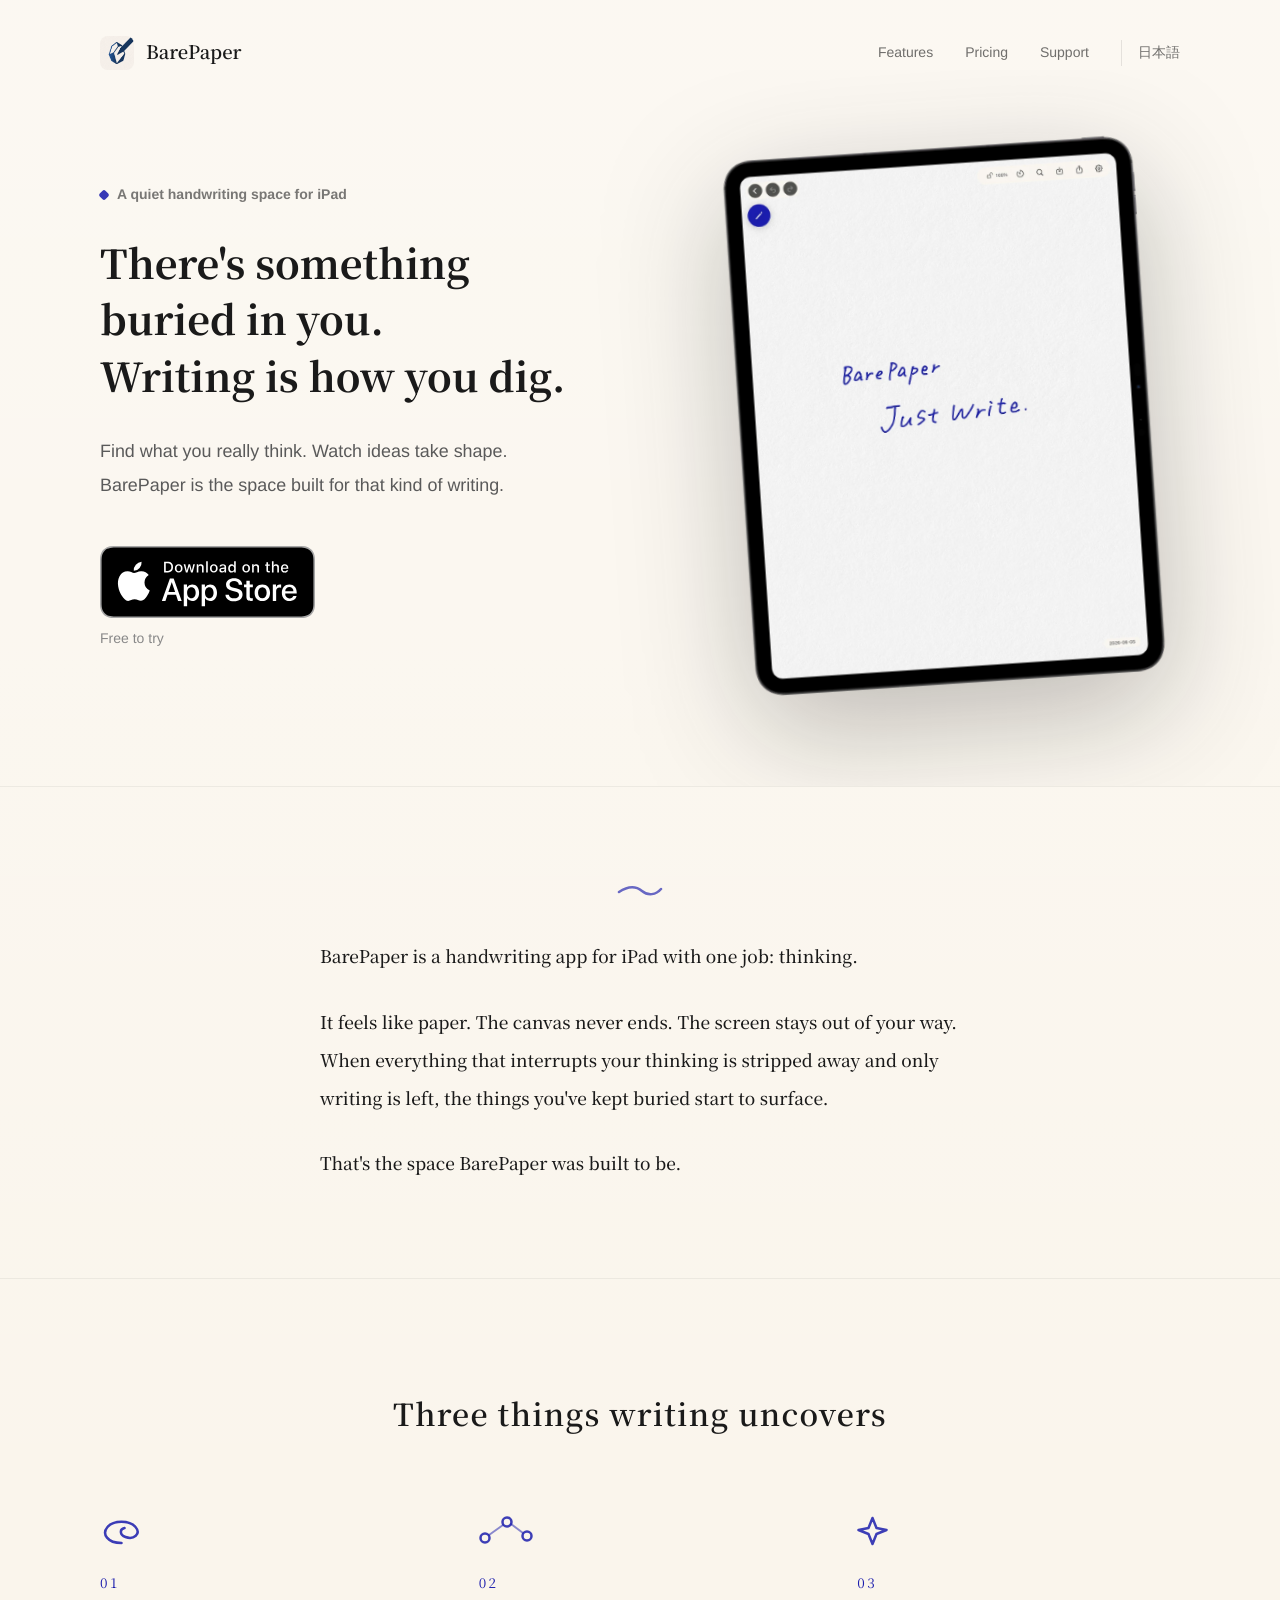
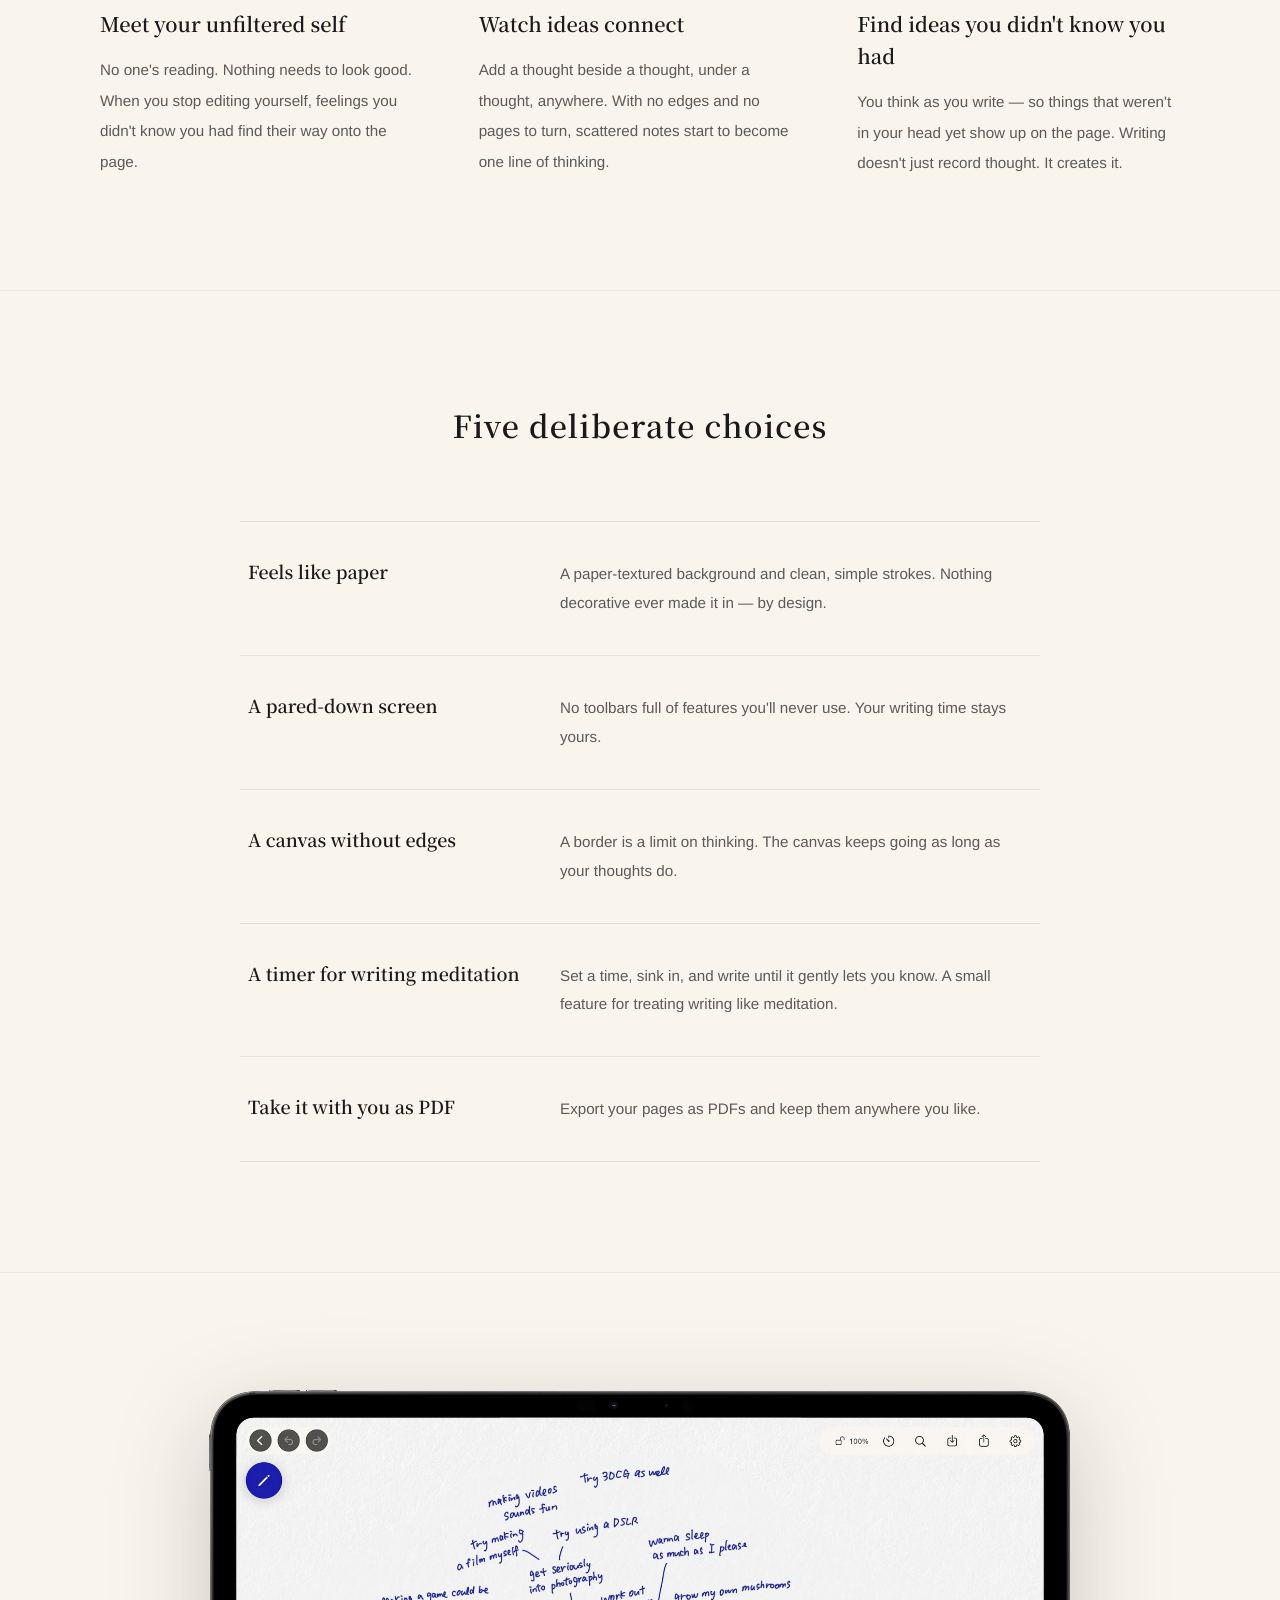
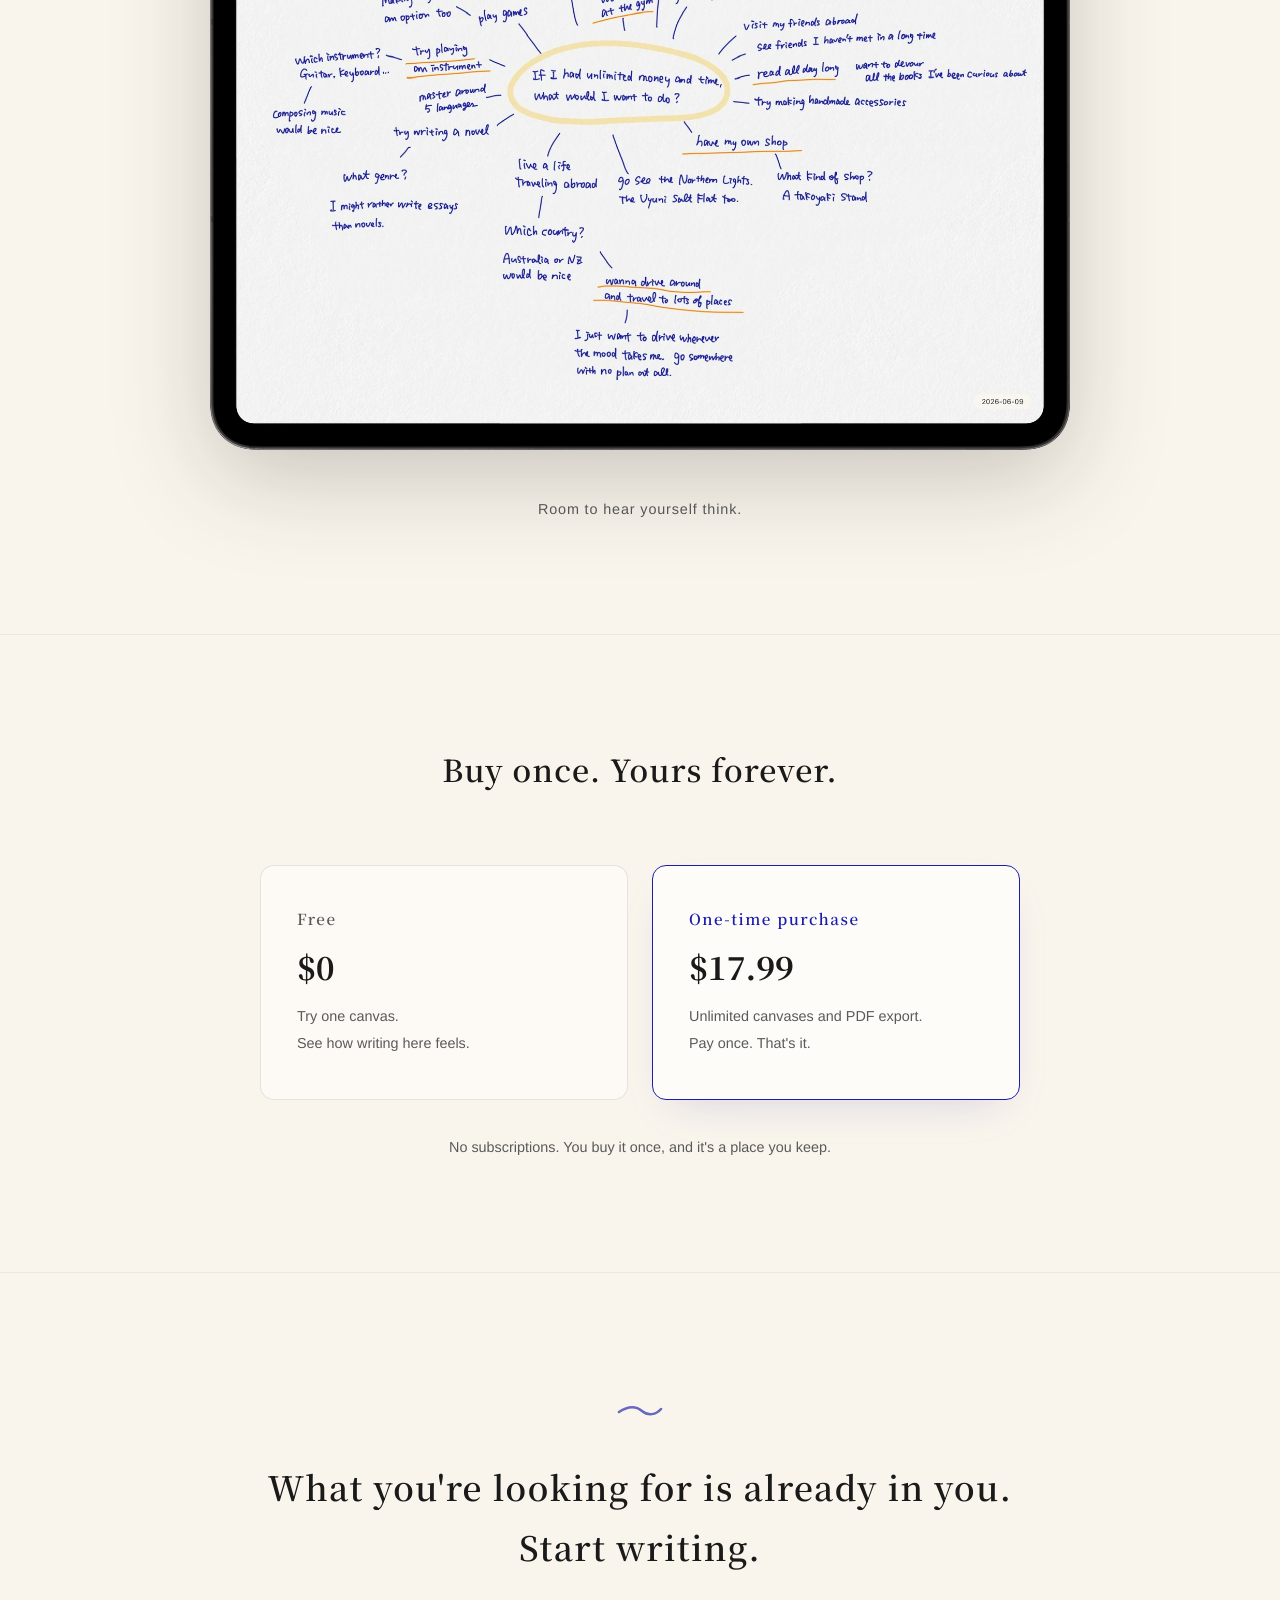
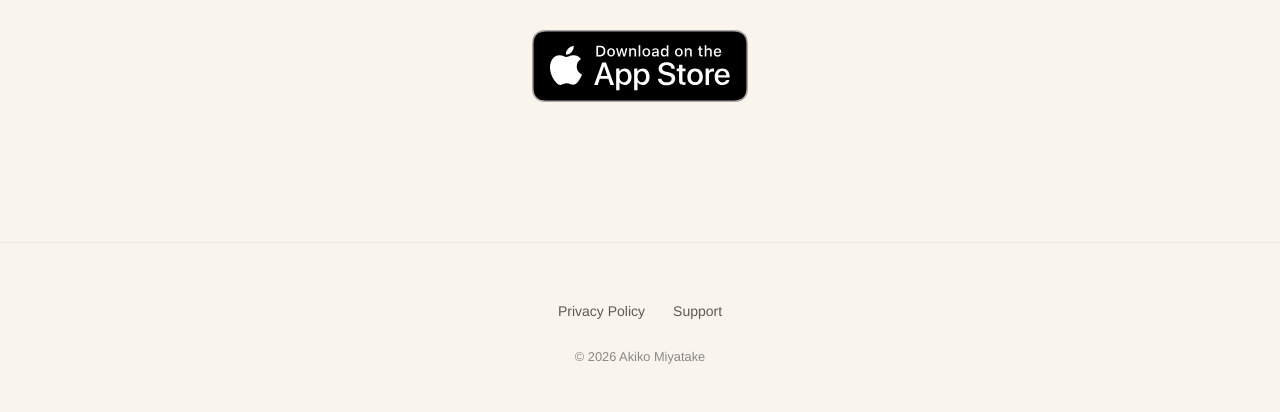
==== index.html @ 960b78f9 "JP about line: 「書く」→「考える」 to match EN 'one job: thinking' Co-Authored-By: Claude Fable 5 <noreply@an" ====
<!DOCTYPE html>
<html lang="ja">
<head>
  <meta charset="UTF-8">
  <meta name="viewport" content="width=device-width, initial-scale=1.0">
  <title>BarePaper — 書くことで、自分の中に埋もれた原石を掘り当てる</title>
  <meta name="description" content="BarePaperは、「書く」に集中できるiPad用手書きアプリ。紙のような書き心地、区切られないキャンバス、シンプルな画面。書くことで、自分を見つけ、アイデアを生む。">
  <meta property="og:type" content="website">
  <meta property="og:title" content="BarePaper — 書くことで、自分の中に埋もれた原石を掘り当てる">
  <meta property="og:description" content="「書く」に集中できるiPad用手書きアプリ。書くことで、自分を見つけ、アイデアを生む。そのための特別なスペース。">
  <meta property="og:url" content="https://barepaper.app/">
  <meta property="og:image" content="https://barepaper.app/assets/ogp.png">
  <meta name="twitter:card" content="summary_large_image">
  <link rel="icon" type="image/png" href="assets/icon_barepaper.png">
  <link rel="apple-touch-icon" href="assets/icon_barepaper.png">
  <link rel="preconnect" href="https://fonts.googleapis.com">
  <link rel="preconnect" href="https://fonts.gstatic.com" crossorigin>
  <link href="https://fonts.googleapis.com/css2?family=Noto+Serif+JP:wght@500;600;700&display=swap" rel="stylesheet">
  <link rel="stylesheet" href="style.css">
  <script>
    // 言語自動判定: URLの?lang= > 手動切替の保存値 > ブラウザ言語（ja系ならJP、それ以外はEN）
    (function () {
      var META = {
        ja: {
          title: 'BarePaper — 書くことで、自分の中に埋もれた原石を掘り当てる',
          desc: 'BarePaperは、「書く」に集中できるiPad用手書きアプリ。紙のような書き心地、区切られないキャンバス、シンプルな画面。書くことで、自分を見つけ、アイデアを生む。'
        },
        en: {
          title: 'BarePaper — A quiet handwriting space for iPad',
          desc: "There's something buried in you — writing is how you dig. BarePaper is a handwriting app for iPad with an endless paper canvas, built for journaling and thinking. One purchase, no subscription."
        }
      };
      window.__applyLang = function (lang) {
        document.documentElement.lang = lang;
        document.title = META[lang].title;
        var md = document.querySelector('meta[name="description"]');
        if (md) md.setAttribute('content', META[lang].desc);
        var hb = document.querySelector('.hamburger');
        if (hb) hb.setAttribute('aria-label', lang === 'ja' ? 'メニューを開く' : 'Open menu');
        document.querySelectorAll('[data-alt-ja]').forEach(function (el) {
          el.setAttribute('alt', el.getAttribute(lang === 'ja' ? 'data-alt-ja' : 'data-alt-en'));
        });
      };
      function pick() {
        try {
          var m = location.search.match(/[?&]lang=(ja|en)(&|$)/);
          if (m) return m[1];
          var saved = localStorage.getItem('bp-lang');
          if (saved === 'ja' || saved === 'en') return saved;
        } catch (e) {}
        var nav = (navigator.language || (navigator.languages && navigator.languages[0]) || '');
        return /^ja(-|$)/i.test(nav) ? 'ja' : 'en';
      }
      window.__applyLang(pick());
    })();
  </script>
</head>
<body>

<header class="site-header">
  <div class="site-header__inner">
    <a class="brand" href="#">
      <img class="brand__icon" src="assets/icon_barepaper.png" alt="">
      <span class="brand__name">BarePaper</span>
    </a>
    <button class="hamburger" aria-label="メニューを開く" aria-expanded="false">
      <span></span><span></span><span></span>
    </button>
    <nav class="site-nav" aria-label="Primary">
      <a href="#features"><span lang="ja">特徴</span><span lang="en">Features</span></a>
      <a href="#pricing"><span lang="ja">価格</span><span lang="en">Pricing</span></a>
      <a href="support.html"><span lang="ja">サポート</span><span lang="en">Support</span></a>
      <a class="lang-switch" href="#" id="lang-toggle" role="button"><span lang="ja">English</span><span lang="en">日本語</span></a>
    </nav>
  </div>
</header>

<!-- [1] Hero -->
<section class="hero">
  <div class="hero__inner">
    <div class="hero__copy">
      <p class="eyebrow"><span lang="ja">iPadのための静かな手書きスペース</span><span lang="en">A quiet handwriting space for iPad</span></p>
      <h1 class="hero__headline"><span lang="ja">書くことで、<br>自分の中に埋もれた<br>原石を掘り当てる。</span><span lang="en">There's something<br>buried in you.<br>Writing is how you dig.</span></h1>
      <p class="hero__sub"><span lang="ja">書くことで、自分を見つけ、アイデアを生む。<br>そのための特別なスペース。</span><span lang="en">Find what you really think. Watch ideas take shape.<br>BarePaper is the space built for that kind of writing.</span></p>
      <div class="hero__actions">
        <a class="cta-badge" lang="ja" href="https://apps.apple.com/jp/app/barepaper/id6776892375">
          <img src="assets/appstore_badge_jp.svg" alt="App Storeからダウンロード" height="72">
        </a>
        <a class="cta-badge" lang="en" href="https://apps.apple.com/app/barepaper/id6776892375">
          <img src="assets/appstore_badge_en.svg" alt="Download on the App Store" height="72">
        </a>
        <span class="hero__note"><span lang="ja">まずは無料で試してみる</span><span lang="en">Free to try</span></span>
      </div>
    </div>
    <div class="hero__visual">
      <img class="hero__mockup" src="assets/ipad_vertical.webp" alt="BarePaperの書き込み画面（iPad縦向き）" data-alt-ja="BarePaperの書き込み画面（iPad縦向き）" data-alt-en="BarePaper's writing canvas (iPad portrait)">
    </div>
  </div>
</section>

<!-- [2] About (no heading) -->
<section class="about" data-reveal>
  <div class="container container--text">
    <svg class="hand-mark" viewBox="0 0 48 14" aria-hidden="true">
      <path d="M3 9 C12 3, 20 3, 26 8 S40 12, 45 6" />
    </svg>
    <div class="about__body" lang="ja">
      <p>BarePaperは、「考える」に集中できるiPad用手書きアプリです。</p>
      <p>紙のような書き心地、区切られないキャンバス、シンプルな画面。思考を制限・邪魔する要素を削ぎ落とし、書くことだけが残ったとき、自分の中に埋もれていたものが、はじめて姿を見せはじめます。</p>
      <p>BarePaperは、そういうスペースとして作られました。</p>
    </div>
    <div class="about__body" lang="en">
      <p>BarePaper is a handwriting app for iPad with one job: thinking.</p>
      <p>It feels like paper. The canvas never ends. The screen stays out of your way. When everything that interrupts your thinking is stripped away and only writing is left, the things you've kept buried start to surface.</p>
      <p>That's the space BarePaper was built to be.</p>
    </div>
  </div>
</section>

<!-- [3] Three discoveries -->
<section class="discoveries" data-reveal>
  <div class="container">
    <h2 class="section-heading"><span lang="ja">書くことで起こる、3つの発見</span><span lang="en">Three things writing uncovers</span></h2>
    <div class="discoveries__grid">
      <article class="discovery">
        <svg class="discovery__motif" viewBox="10.5 0 53.5 40" preserveAspectRatio="xMinYMid meet" aria-hidden="true">
          <path d="M32 33 C18 33, 12 24, 18 17 C24 10, 40 10, 46 17 C52 24, 44 30, 36 27 C30 25, 30 19, 35 18" />
        </svg>
        <span class="discovery__num">01</span>
        <h3 class="discovery__title"><span lang="ja">素の自分を発見する</span><span lang="en">Meet your unfiltered self</span></h3>
        <p class="discovery__body"><span lang="ja">整えたりよく見せたりする必要のない場所で、全てをさらけ出した時、自分でも知らなかった本音や感情がぽろっと出てきます。</span><span lang="en">No one's reading. Nothing needs to look good. When you stop editing yourself, feelings you didn't know you had find their way onto the page.</span></p>
      </article>
      <article class="discovery">
        <svg class="discovery__motif" viewBox="6 0 58 40" preserveAspectRatio="xMinYMid meet" aria-hidden="true">
          <circle cx="12" cy="28" r="4.5" />
          <circle cx="34" cy="12" r="4.5" />
          <circle cx="54" cy="26" r="4.5" />
          <path class="thin" d="M16 25 L30 15 M38 14 L50 23" />
        </svg>
        <span class="discovery__num">02</span>
        <h3 class="discovery__title"><span lang="ja">発想がつながっていく</span><span lang="en">Watch ideas connect</span></h3>
        <p class="discovery__body"><span lang="ja">思いついたものを、その隣に、その下に、どんどん書き足せる。スペースの制約がないからこそ、ばらばらだった発想が一つの流れになっていきます。</span><span lang="en">Add a thought beside a thought, under a thought, anywhere. With no edges and no pages to turn, scattered notes start to become one line of thinking.</span></p>
      </article>
      <article class="discovery">
        <svg class="discovery__motif" viewBox="16.5 0 47.5 40" preserveAspectRatio="xMinYMid meet" aria-hidden="true">
          <path d="M32 8 L36 18 L46 20 L36 24 L32 34 L28 24 L18 20 L28 18 Z" />
        </svg>
        <span class="discovery__num">03</span>
        <h3 class="discovery__title"><span lang="ja">未知のアイデアが見つかる</span><span lang="en">Find ideas you didn't know you had</span></h3>
        <p class="discovery__body"><span lang="ja">書きながら考えるから、まだ自分の中になかったはずのものが、形になって出てきます。書くことは、思考のフィルターを通すのではなく、思考そのものを生み出す行為です。</span><span lang="en">You think as you write — so things that weren't in your head yet show up on the page. Writing doesn't just record thought. It creates it.</span></p>
      </article>
    </div>
  </div>
</section>

<!-- [4] Five features -->
<section class="features" id="features" data-reveal>
  <div class="container container--narrow">
    <h2 class="section-heading"><span lang="ja">BarePaperを支える、<br class="sp-only">5つのこだわり</span><span lang="en">Five deliberate choices</span></h2>
    <div class="features__list">
      <article class="feature">
        <h3 class="feature__title"><span lang="ja">紙のような書き心地</span><span lang="en">Feels like paper</span></h3>
        <p class="feature__body"><span lang="ja">紙テクスチャ背景に、シンプルなストローク。書く集中を邪魔する装飾は、最初から入れていません。</span><span lang="en">A paper-textured background and clean, simple strokes. Nothing decorative ever made it in — by design.</span></p>
      </article>
      <article class="feature">
        <h3 class="feature__title"><span lang="ja">そぎ落とされた画面</span><span lang="en">A pared-down screen</span></h3>
        <p class="feature__body"><span lang="ja">余計な機能は入れていません。書くことだけに集中できる時間を、BarePaperは大事にしています。</span><span lang="en">No toolbars full of features you'll never use. Your writing time stays yours.</span></p>
      </article>
      <article class="feature">
        <h3 class="feature__title"><span lang="ja">区切られない場所</span><span lang="en">A canvas without edges</span></h3>
        <p class="feature__body"><span lang="ja">スペースの制約は思考の制約。思考の流れを止めないために、どこまでも書き続けられるキャンバスを用意しました。</span><span lang="en">A border is a limit on thinking. The canvas keeps going as long as your thoughts do.</span></p>
      </article>
      <article class="feature">
        <h3 class="feature__title"><span lang="ja">書く瞑想のためのタイマー</span><span lang="en">A timer for writing meditation</span></h3>
        <p class="feature__body"><span lang="ja">決めた時間だけ書くことに没頭できる、控えめなタイマー。「書く瞑想」のための小さな機能です。</span><span lang="en">Set a time, sink in, and write until it gently lets you know. A small feature for treating writing like meditation.</span></p>
      </article>
      <article class="feature">
        <h3 class="feature__title"><span lang="ja">PDFで持ち出せる</span><span lang="en">Take it with you as PDF</span></h3>
        <p class="feature__body"><span lang="ja">書いたものはPDFで書き出せます。自分の好きな場所に、いつでも保管できます。</span><span lang="en">Export your pages as PDFs and keep them anywhere you like.</span></p>
      </article>
    </div>
  </div>
</section>

<!-- [5] Screenshot -->
<section class="screenshot" data-reveal>
  <div class="container">
    <div class="screenshot__wrap">
      <img class="screenshot__mockup" lang="ja" src="assets/ipad_horizontal_jp.webp" alt="BarePaperの書き込み画面 — アイデアが広がっていくキャンバス">
      <img class="screenshot__mockup" lang="en" src="assets/ipad_horizontal_en.webp" alt="BarePaper's writing canvas — ideas spreading across an edgeless page">
      <p class="screenshot__caption"><span lang="ja">邪魔されず書ける、あなただけの思考空間</span><span lang="en">Room to hear yourself think.</span></p>
    </div>
  </div>
</section>

<!-- [6] Pricing -->
<section class="pricing" id="pricing" data-reveal>
  <div class="container">
    <h2 class="section-heading"><span lang="ja">一度買えば、ずっとあなたのもの</span><span lang="en">Buy once. Yours forever.</span></h2>
    <div class="pricing__cards">
      <div class="price-card">
        <div class="price-card__plan"><span lang="ja">無料</span><span lang="en">Free</span></div>
        <div class="price-card__price"><span lang="ja">¥0</span><span lang="en">$0</span></div>
        <p class="price-card__desc"><span lang="ja">1つのキャンバスを試せる。<br>まずは「書く」感触をたしかめてください。</span><span lang="en">Try one canvas.<br>See how writing here feels.</span></p>
      </div>
      <div class="price-card price-card--accent">
        <div class="price-card__plan"><span lang="ja">買い切り</span><span lang="en">One-time purchase</span></div>
        <div class="price-card__price"><span lang="ja">¥2,500</span><span lang="en">$17.99</span></div>
        <p class="price-card__desc"><span lang="ja">キャンバス無制限・PDF出力。<br>一度買えば、追加料金はありません。</span><span lang="en">Unlimited canvases and PDF export.<br>Pay once. That's it.</span></p>
      </div>
    </div>
    <p class="pricing__note"><span lang="ja">サブスクではありません。一度買って、ずっと開く場所として残せます。</span><span lang="en">No subscriptions. You buy it once, and it's a place you keep.</span></p>
  </div>
</section>

<!-- [7] Final CTA -->
<section class="final-cta" data-reveal>
  <div class="container">
    <svg class="hand-mark" viewBox="0 0 48 14" aria-hidden="true">
      <path d="M3 9 C12 3, 20 3, 26 8 S40 12, 45 6" />
    </svg>
    <p class="final-cta__lines">
      <span lang="ja"><span>書けば見つかる、<br class="sp-only">あなただけの答え。</span><span>さあ、はじめよう。</span></span>
      <span lang="en"><span>What you're looking for is already in you.</span><span>Start writing.</span></span>
    </p>
    <a class="cta-badge" lang="ja" href="https://apps.apple.com/jp/app/barepaper/id6776892375">
      <img src="assets/appstore_badge_jp.svg" alt="App Storeからダウンロード" height="72">
    </a>
    <a class="cta-badge" lang="en" href="https://apps.apple.com/app/barepaper/id6776892375">
      <img src="assets/appstore_badge_en.svg" alt="Download on the App Store" height="72">
    </a>
  </div>
</section>

<footer class="site-footer">
  <nav class="site-footer__nav">
    <a href="privacy.html"><span lang="ja">プライバシーポリシー</span><span lang="en">Privacy Policy</span></a>
    <a href="support.html"><span lang="ja">サポート</span><span lang="en">Support</span></a>
  </nav>
  <div class="site-footer__copy">&copy; 2026 Akiko Miyatake</div>
</footer>

<script>
  (function () {
    document.documentElement.classList.add('js');
    if (window.matchMedia('(prefers-reduced-motion: reduce)').matches) {
      document.querySelectorAll('[data-reveal]').forEach(function (el) { el.classList.add('is-visible'); });
      return;
    }
    var observer = new IntersectionObserver(function (entries) {
      entries.forEach(function (entry) {
        if (entry.isIntersecting) {
          entry.target.classList.add('is-visible');
          observer.unobserve(entry.target);
        }
      });
    }, { threshold: 0.12 });
    document.querySelectorAll('[data-reveal]').forEach(function (el) { observer.observe(el); });
  })();

  (function () {
    var btn = document.querySelector('.hamburger');
    var nav = document.querySelector('.site-nav');
    if (!btn || !nav) return;
    btn.addEventListener('click', function () {
      var open = nav.classList.toggle('is-open');
      btn.classList.toggle('is-open', open);
      btn.setAttribute('aria-expanded', open);
    });
    nav.addEventListener('click', function (e) {
      if (e.target.closest('a')) {
        nav.classList.remove('is-open');
        btn.classList.remove('is-open');
        btn.setAttribute('aria-expanded', 'false');
      }
    });
  })();

  (function () {
    // 手動の言語切替（ページ遷移なし・選択はlocalStorageに保存）
    window.__applyLang(document.documentElement.lang);
    var toggle = document.getElementById('lang-toggle');
    if (!toggle) return;
    toggle.addEventListener('click', function (e) {
      e.preventDefault();
      var next = document.documentElement.lang === 'ja' ? 'en' : 'ja';
      window.__applyLang(next);
      try { localStorage.setItem('bp-lang', next); } catch (err) {}
    });
  })();
</script>

</body>
</html>
---- style.css ----
/* BarePaper LP — design language: Hero v1 (cream paper / serif / brand-blue equal-width strokes) */

:root {
  --color-bg: #FAF5EC;
  --color-paper: #F8F3EA;
  --color-text: #1A1A1A;
  --color-text-muted: #5A5A5A;
  --color-text-subtle: #888888;
  --color-brand: #1B1DAD;
  --color-brand-hover: #16188F;
  --color-border: rgba(26, 26, 26, 0.10);
  --color-border-light: rgba(26, 26, 26, 0.06);

  --font-serif: "Noto Serif JP", "Hiragino Mincho ProN", "Yu Mincho", "YuMincho", serif;
  --font-sans: "Hiragino Kaku Gothic ProN", "Yu Gothic", "YuGothic", -apple-system, BlinkMacSystemFont, "Helvetica Neue", Arial, sans-serif;

  --max-text: 640px;
  --max-narrow: 800px;
  --max-content: 1080px;
  --section-py: 110px;
}

* {
  box-sizing: border-box;
  margin: 0;
  padding: 0;
}

html {
  scroll-behavior: smooth;
}

body {
  font-family: var(--font-sans);
  background:
    linear-gradient(180deg, rgba(255, 255, 255, 0.34), rgba(250, 245, 236, 0) 30%),
    var(--color-bg);
  color: var(--color-text);
  line-height: 1.8;
  font-size: 16px;
  -webkit-font-smoothing: antialiased;
  -moz-osx-font-smoothing: grayscale;
  text-rendering: geometricPrecision;
}

img {
  max-width: 100%;
  height: auto;
  display: block;
}

a {
  color: var(--color-brand);
  text-decoration: none;
}

a:hover {
  text-decoration: underline;
}

/* Layout helpers */

section {
  padding: var(--section-py) 24px;
}

.container {
  max-width: var(--max-content);
  margin: 0 auto;
}

.container--text {
  max-width: var(--max-text);
  margin: 0 auto;
}

.container--narrow {
  max-width: var(--max-narrow);
  margin: 0 auto;
}

/* Reveal animation (very subtle; JS無効時は .js が付かないので常に表示される) */

html.js [data-reveal] {
  opacity: 0;
  transform: translateY(14px);
  transition: opacity 0.7s ease, transform 0.7s ease;
}

html.js [data-reveal].is-visible {
  opacity: 1;
  transform: none;
}

/* Hand-drawn mark (equal-width stroke ornament) */

.hand-mark {
  display: block;
  width: 48px;
  height: 14px;
  margin: 0 auto 40px;
}

.hand-mark path {
  fill: none;
  stroke: var(--color-brand);
  stroke-width: 2.5;
  stroke-linecap: round;
  opacity: 0.65;
}

/* Header */

.site-header {
  padding: 36px 24px 0;
}

.site-header__inner {
  max-width: var(--max-content);
  margin: 0 auto;
  display: flex;
  align-items: center;
  justify-content: space-between;
}

.brand {
  display: flex;
  align-items: center;
  gap: 12px;
}

.brand:hover {
  text-decoration: none;
}

.brand__icon {
  width: 34px;
  height: 34px;
  border-radius: 8px;
}

.brand__name {
  font-family: var(--font-serif);
  font-weight: 600;
  font-size: 1.15rem;
  letter-spacing: 0;
  color: var(--color-text);
}

.site-nav {
  display: flex;
  align-items: center;
  gap: 32px;
}

.site-nav a {
  font-size: 0.875rem;
  font-weight: 500;
  color: rgba(26, 26, 26, 0.62);
}

.site-nav a:hover {
  color: var(--color-brand);
  text-decoration: none;
}

/* Hero */

.hero {
  padding-top: 72px;
  padding-bottom: 96px;
  overflow: hidden;
}

.hero__inner {
  max-width: var(--max-content);
  margin: 0 auto;
  display: grid;
  grid-template-columns: minmax(0, 1.08fr) minmax(0, 0.92fr);
  align-items: center;
  gap: 56px;
}

.eyebrow {
  display: inline-flex;
  align-items: center;
  gap: 9px;
  margin-bottom: 28px;
  color: rgba(26, 26, 26, 0.58);
  font-size: 0.875rem;
  font-weight: 600;
}

.eyebrow::before {
  content: "";
  width: 8px;
  height: 8px;
  border-radius: 2px;
  background: var(--color-brand);
  transform: rotate(45deg);
  opacity: 0.88;
  flex-shrink: 0;
}

.hero__headline {
  font-family: var(--font-serif);
  font-weight: 700;
  font-size: clamp(2rem, 4.2vw, 3.5rem);
  line-height: 1.38;
  letter-spacing: 0;
  color: var(--color-text);
}

.hero__sub {
  margin-top: 30px;
  max-width: 520px;
  color: var(--color-text-muted);
  font-size: clamp(1rem, 1.4vw, 1.2rem);
  line-height: 1.9;
  font-weight: 500;
}

.hero__actions {
  display: flex;
  flex-direction: column;
  align-items: flex-start;
  gap: 8px;
  margin-top: 44px;
}

.hero__note {
  color: var(--color-text-subtle);
  font-size: 0.875rem;
  font-weight: 500;
}

/* CTA button */

.cta {
  display: inline-flex;
  align-items: center;
  justify-content: center;
  height: 72px;
  padding: 0 30px;
  border-radius: 8px;
  background: var(--color-brand);
  color: #fff;
  font-size: 0.95rem;
  font-weight: 700;
  letter-spacing: 0.02em;
  box-shadow: 0 10px 24px rgba(27, 29, 173, 0.12);
  transition: background-color 0.2s ease, transform 0.2s ease;
}

.cta:hover {
  background: var(--color-brand-hover);
  text-decoration: none;
  transform: translateY(-1px);
}

.cta--soon {
  opacity: 0.86;
  cursor: default;
}

.cta--soon:hover {
  background: var(--color-brand);
  transform: none;
}

.cta-badge {
  display: inline-block;
  transition: opacity 0.2s ease, transform 0.2s ease;
}

.cta-badge:hover {
  opacity: 0.85;
  transform: translateY(-1px);
}

.cta-badge img {
  height: 72px;
  width: auto;
}

/* iPad mockup (shared) */

.hero__visual {
  position: relative;
  justify-self: center;
  width: min(420px, 88vw);
}

.hero__mockup {
  width: 100%;
  transform: rotate(-3.8deg);
  filter: drop-shadow(0 36px 60px rgba(26, 26, 26, 0.28));
}

.screenshot__mockup {
  width: 100%;
  filter: drop-shadow(0 28px 48px rgba(26, 26, 26, 0.22));
}


/* Section heading */

.section-heading {
  font-family: var(--font-serif);
  font-weight: 600;
  font-size: clamp(1.45rem, 2.6vw, 1.9rem);
  line-height: 1.6;
  letter-spacing: 0.04em;
  text-align: center;
  margin-bottom: 72px;
  color: var(--color-text);
}

/* About (section 2) */

.about {
  padding-top: 96px;
  padding-bottom: 96px;
  text-align: center;
  border-top: 1px solid var(--color-border-light);
}

.about__body {
  font-family: var(--font-serif);
  font-weight: 500;
  font-size: 1.08rem;
  line-height: 2.2;
  color: var(--color-text);
  text-align: left;
}

.about__body p + p {
  margin-top: 1.6em;
}

/* 3 Discoveries (section 3) */

.discoveries {
  border-top: 1px solid var(--color-border-light);
}

.discoveries__grid {
  display: grid;
  grid-template-columns: repeat(3, 1fr);
  gap: 56px;
}

.discovery {
  text-align: left;
}

.discovery__motif {
  display: block;
  width: 64px;
  height: 40px;
  margin-bottom: 20px;
}

.discovery__motif path,
.discovery__motif circle {
  fill: none;
  stroke: var(--color-brand);
  stroke-width: 2.5;
  stroke-linecap: round;
  stroke-linejoin: round;
  opacity: 0.85;
}

.discovery__motif .thin {
  stroke-width: 2;
  opacity: 0.5;
}

.discovery__num {
  font-family: var(--font-serif);
  font-size: 0.85rem;
  color: var(--color-brand);
  letter-spacing: 0.18em;
  margin-bottom: 14px;
  display: block;
}

.discovery__title {
  font-family: var(--font-serif);
  font-weight: 600;
  font-size: 1.25rem;
  line-height: 1.6;
  margin-bottom: 16px;
  color: var(--color-text);
}

.discovery__body {
  font-size: 0.95rem;
  line-height: 2.0;
  color: var(--color-text-muted);
}

/* 5 Features (section 4) — editorial list with hairlines */

.features {
  border-top: 1px solid var(--color-border-light);
}

.features__list {
  border-top: 1px solid var(--color-border);
}

.feature {
  display: grid;
  grid-template-columns: 280px 1fr;
  gap: 32px;
  padding: 36px 8px;
  border-bottom: 1px solid var(--color-border);
  align-items: baseline;
}

.feature__title {
  font-family: var(--font-serif);
  font-weight: 600;
  font-size: 1.12rem;
  line-height: 1.6;
  color: var(--color-text);
}

.feature__body {
  font-size: 0.95rem;
  line-height: 1.9;
  color: var(--color-text-muted);
}

/* Screenshot (section 5) */

.screenshot {
  border-top: 1px solid var(--color-border-light);
}

.screenshot__wrap {
  max-width: 880px;
  margin: 0 auto;
  text-align: center;
}

.screenshot__caption {
  margin-top: 40px;
  font-size: 0.9rem;
  letter-spacing: 0.06em;
  color: var(--color-text-muted);
}

/* Pricing (section 6) */

.pricing {
  border-top: 1px solid var(--color-border-light);
}

.pricing__cards {
  display: grid;
  grid-template-columns: repeat(2, 1fr);
  gap: 24px;
  max-width: 760px;
  margin: 0 auto;
}

.price-card {
  background: rgba(255, 255, 255, 0.5);
  border: 1px solid var(--color-border);
  border-radius: 14px;
  padding: 40px 36px;
  text-align: left;
}

.price-card--accent {
  border: 1.5px solid var(--color-brand);
  background: rgba(255, 255, 255, 0.72);
  box-shadow: 0 18px 44px -18px rgba(27, 29, 173, 0.16);
}

.price-card__plan {
  font-family: var(--font-serif);
  font-weight: 600;
  font-size: 0.95rem;
  letter-spacing: 0.1em;
  color: var(--color-text-muted);
  margin-bottom: 14px;
}

.price-card--accent .price-card__plan {
  color: var(--color-brand);
}

.price-card__price {
  font-family: var(--font-serif);
  font-weight: 700;
  font-size: 2rem;
  color: var(--color-text);
  margin-bottom: 18px;
  line-height: 1.2;
}

.price-card__desc {
  font-size: 0.9rem;
  color: var(--color-text-muted);
  line-height: 1.9;
}

.pricing__note {
  text-align: center;
  margin-top: 36px;
  font-size: 0.9rem;
  color: var(--color-text-muted);
}

/* Final CTA (section 7) */

.final-cta {
  border-top: 1px solid var(--color-border-light);
  text-align: center;
  padding-top: 130px;
  padding-bottom: 130px;
}

.final-cta__lines {
  font-family: var(--font-serif);
  font-weight: 600;
  font-size: clamp(1.45rem, 3vw, 2.1rem);
  line-height: 1.8;
  letter-spacing: 0.04em;
  margin-bottom: 52px;
  color: var(--color-text);
}

.final-cta__lines span {
  display: block;
}

/* Footer */

.site-footer {
  padding: 56px 24px 44px;
  text-align: center;
  border-top: 1px solid var(--color-border-light);
}

.site-footer__nav {
  display: flex;
  gap: 28px;
  justify-content: center;
  flex-wrap: wrap;
  margin-bottom: 20px;
}

.site-footer__nav a {
  color: var(--color-text-muted);
  font-size: 0.875rem;
}

.site-footer__copy {
  font-size: 0.8rem;
  color: var(--color-text-subtle);
}

.sp-only {
  display: none;
}

/* Language switch link */

.lang-switch {
  padding-left: 16px;
  border-left: 1px solid var(--color-border);
}

/* Hamburger */

.hamburger {
  display: none;
  background: none;
  border: none;
  cursor: pointer;
  padding: 8px;
  flex-direction: column;
  gap: 5px;
}

.hamburger span {
  display: block;
  width: 22px;
  height: 2px;
  background: var(--color-text);
  border-radius: 1px;
  transition: transform 0.3s ease, opacity 0.3s ease;
}

.hamburger.is-open span:nth-child(1) {
  transform: translateY(7px) rotate(45deg);
}

.hamburger.is-open span:nth-child(2) {
  opacity: 0;
}

.hamburger.is-open span:nth-child(3) {
  transform: translateY(-7px) rotate(-45deg);
}

/* Responsive */

@media (max-width: 900px) {
  :root {
    --section-py: 80px;
  }

  .hero {
    padding-top: 48px;
    padding-bottom: 72px;
  }

  .hero__inner {
    grid-template-columns: 1fr;
    gap: 72px;
  }

  .hero__copy {
    text-align: center;
  }

  .hero__sub {
    margin-left: auto;
    margin-right: auto;
  }

  .hero__actions {
    align-items: center;
  }

  .cta-badge img {
    height: 60px;
  }

  .sp-only {
    display: inline;
  }

  .hamburger {
    display: flex;
  }

  .site-nav {
    display: none;
    position: absolute;
    top: 100%;
    left: 0;
    right: 0;
    z-index: 100;
    background: var(--color-bg);
    flex-direction: column;
    padding: 20px 24px 28px;
    gap: 0;
    border-bottom: 1px solid var(--color-border);
    box-shadow: 0 8px 24px rgba(26, 26, 26, 0.08);
  }

  .site-nav.is-open {
    display: flex;
  }

  .site-nav a {
    padding: 12px 0;
    font-size: 0.95rem;
  }

  .site-header {
    position: relative;
  }

  .lang-switch {
    padding-left: 0;
    border-left: none;
    border: none;
  }

  .hero__visual {
    width: min(320px, 80vw);
  }

  .about__body {
    text-align: center;
    font-size: 1rem;
  }

  .discoveries__grid {
    grid-template-columns: 1fr;
    gap: 56px;
    max-width: 480px;
    margin: 0 auto;
  }

  .feature {
    grid-template-columns: 1fr;
    gap: 10px;
    padding: 28px 4px;
  }

  .pricing__cards {
    grid-template-columns: 1fr;
    max-width: 440px;
  }

  .section-heading {
    margin-bottom: 56px;
  }

  .site-header {
    padding-top: 24px;
  }
}

@media (max-width: 480px) {
  .about__body {
    text-align: left;
  }

  .section-heading {
    font-size: 1.28rem;
    letter-spacing: 0.02em;
  }

  .site-header__inner {
    flex-wrap: wrap;
    gap: 10px 16px;
  }

  .site-nav {
    gap: 16px;
  }

  .site-nav a {
    font-size: 0.8rem;
  }

  .hero__headline {
    font-size: clamp(1.7rem, 7.6vw, 2rem);
  }
}

/* English page: longer Latin lines need a slightly smaller headline */

html[lang="en"] .hero__headline {
  font-size: clamp(1.8rem, 3.1vw, 2.7rem);
  line-height: 1.42;
}

@media (max-width: 480px) {
  html[lang="en"] .hero__headline {
    font-size: 1.55rem;
  }
}

/* i18n: 1ページ内にJP/EN両方を持ち、html[lang]で表示を切り替える（JS無効時はJP表示） */

html[lang="ja"] [lang="en"] {
  display: none !important;
}

html[lang="en"] [lang="ja"] {
  display: none !important;
}

/* Sub pages (support etc.) — same design language as the LP */

.page-head {
  padding-top: 72px;
  padding-bottom: 24px;
  text-align: center;
}

.page-title {
  font-family: var(--font-serif);
  font-weight: 700;
  font-size: clamp(1.7rem, 3.2vw, 2.3rem);
  line-height: 1.5;
  letter-spacing: 0.04em;
  color: var(--color-text);
}

.page-lead {
  margin: 22px auto 0;
  max-width: var(--max-text);
  color: var(--color-text-muted);
  font-size: 0.95rem;
  line-height: 2;
}

.contact {
  border-top: 1px solid var(--color-border-light);
  text-align: center;
}

.contact .section-heading {
  margin-bottom: 36px;
}

.contact__body {
  color: var(--color-text-muted);
  font-size: 0.95rem;
  line-height: 2;
}

.contact__mail {
  display: inline-block;
  margin: 22px 0 18px;
  font-family: var(--font-serif);
  font-weight: 600;
  font-size: 1.2rem;
  letter-spacing: 0.02em;
}

.contact__note {
  color: var(--color-text-subtle);
  font-size: 0.85rem;
}

/* Legal pages (privacy policy) */

.legal {
  padding-top: 32px;
}

.legal__body p {
  font-size: 0.95rem;
  line-height: 2;
  color: var(--color-text-muted);
}

.legal__body h2 {
  font-family: var(--font-serif);
  font-weight: 600;
  font-size: 1.12rem;
  line-height: 1.6;
  color: var(--color-text);
  margin: 48px 0 12px;
}
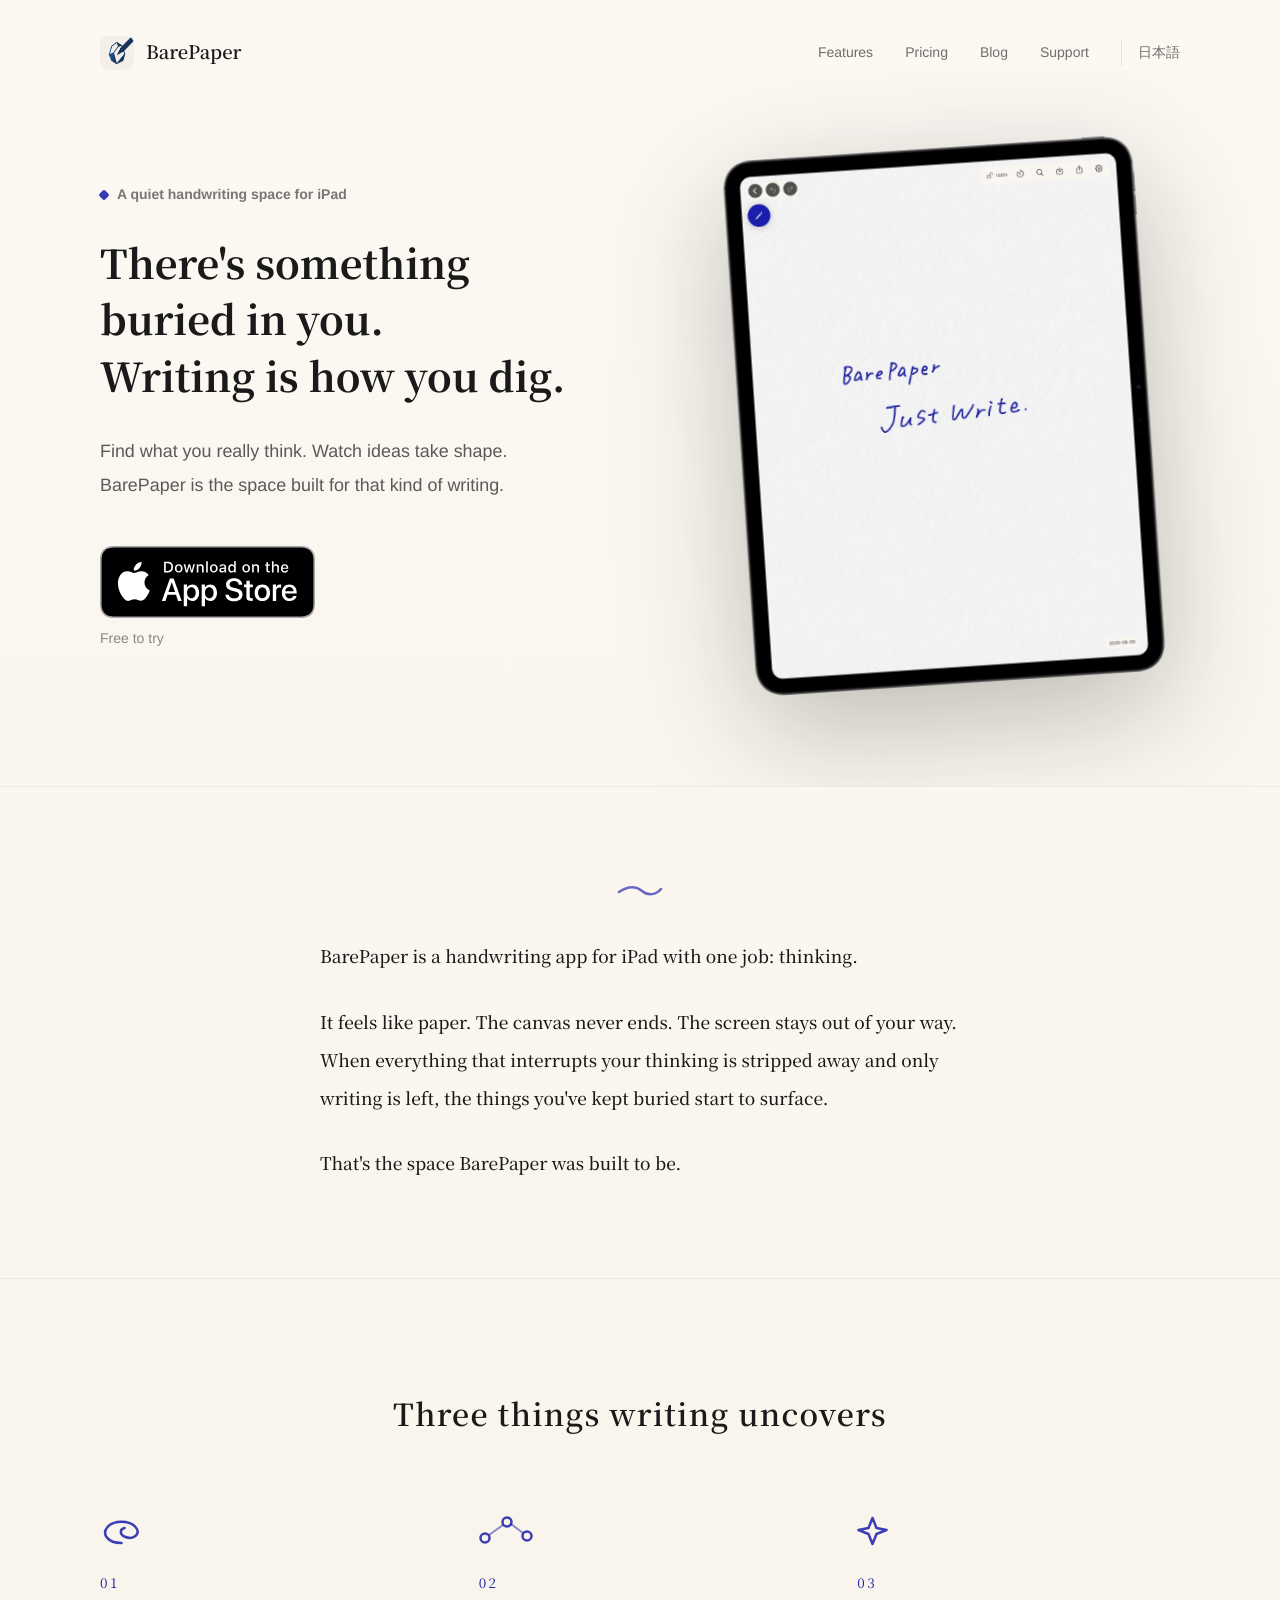
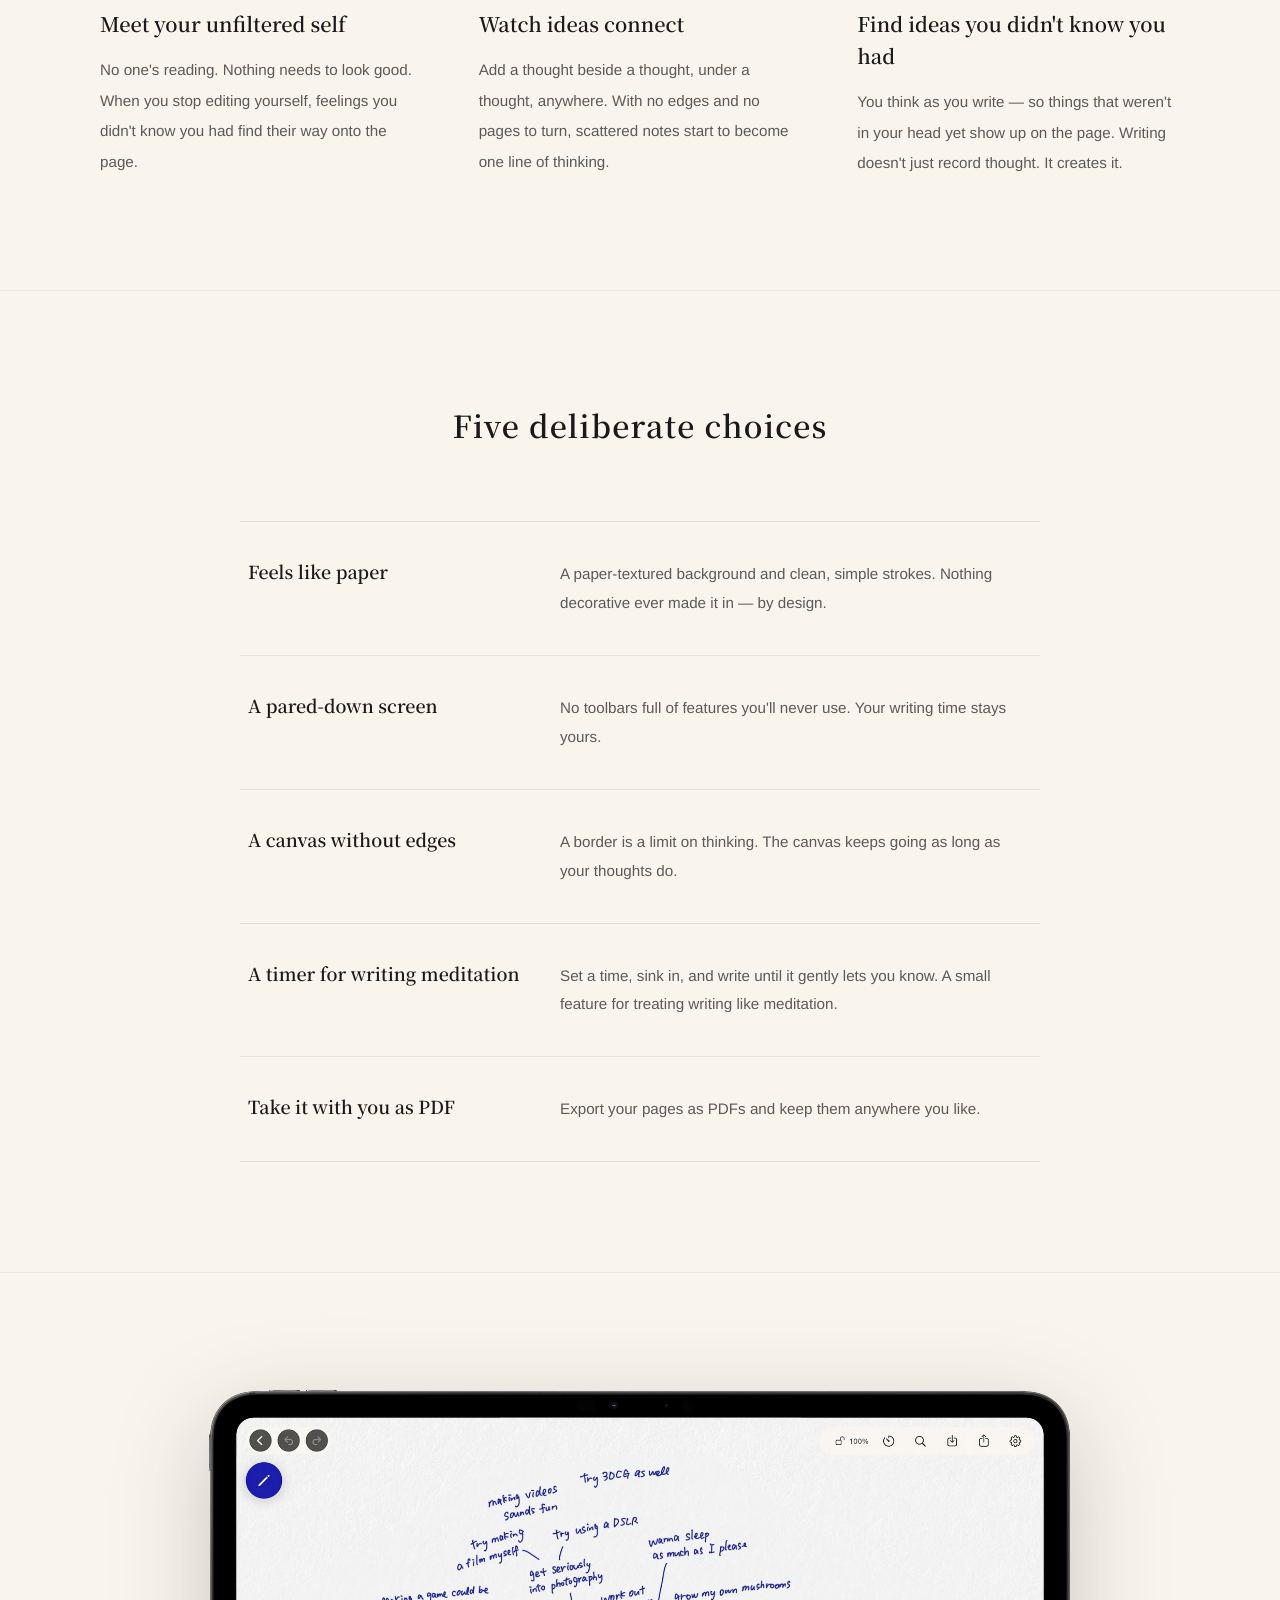
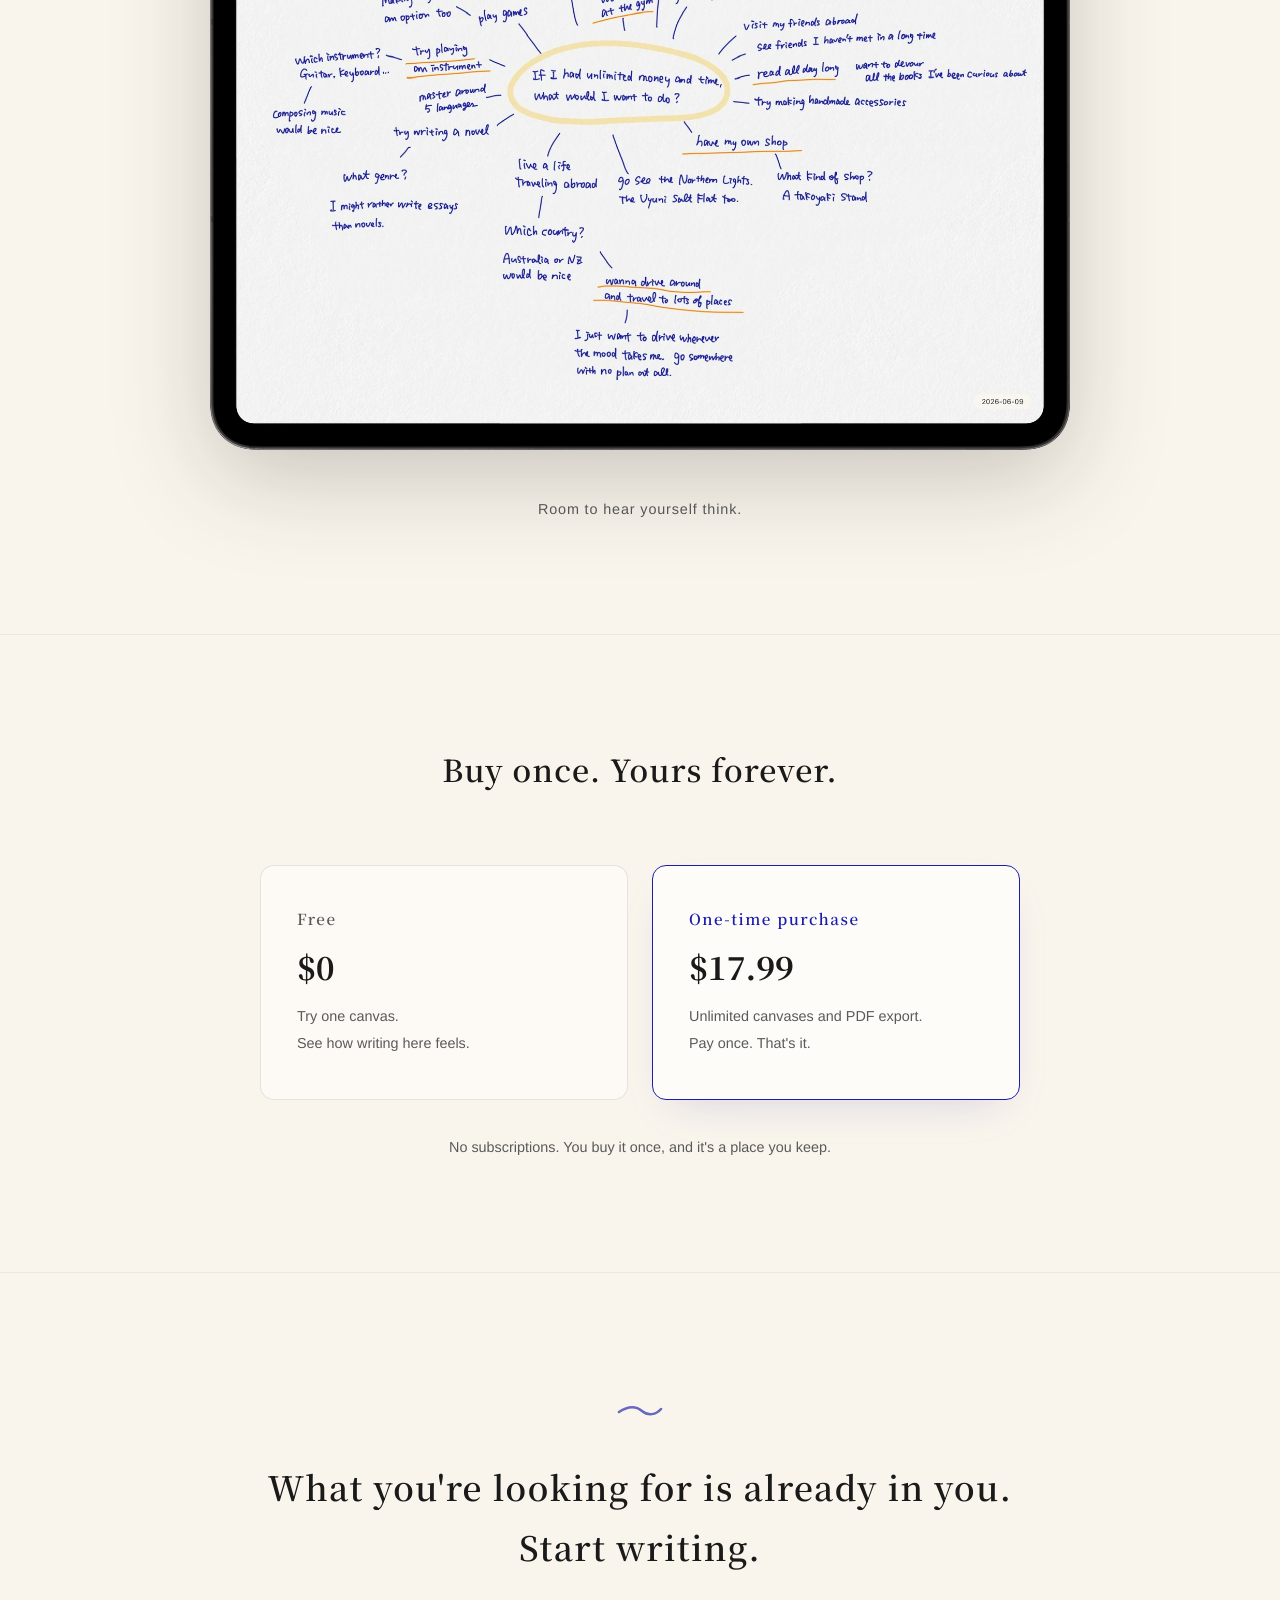
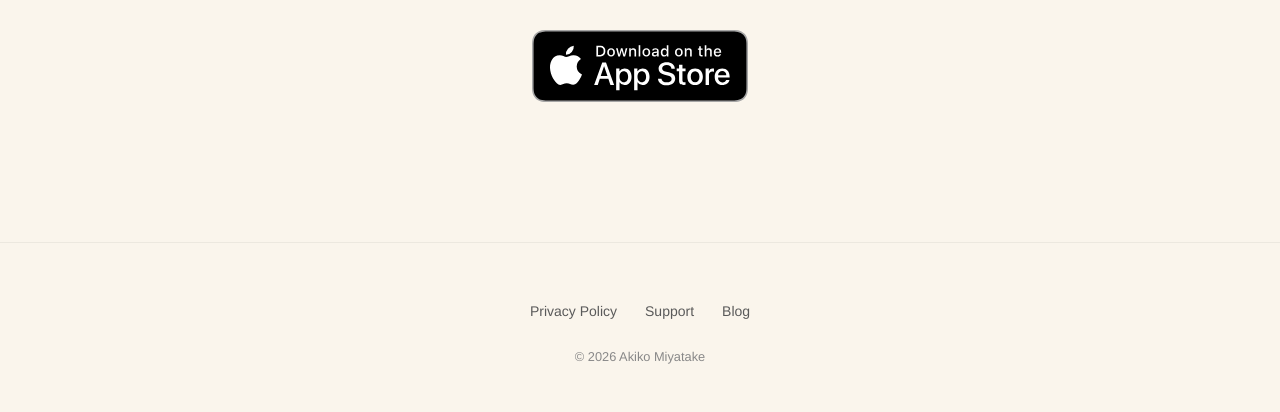
==== commit 893f6480: "Add English version of the journaling article (client-side JP/EN toggle, same as the rest of the sit" ====
--- a/index.html
+++ b/index.html
@@ -2,6 +2,15 @@
 <html lang="ja">
 <head>
   <meta charset="UTF-8">
+  <!-- Google tag (gtag.js) -->
+  <script async src="https://www.googletagmanager.com/gtag/js?id=G-VF949LLM85"></script>
+  <script>
+    window.dataLayer = window.dataLayer || [];
+    function gtag(){dataLayer.push(arguments);}
+    gtag('js', new Date());
+
+    gtag('config', 'G-VF949LLM85');
+  </script>
   <meta name="viewport" content="width=device-width, initial-scale=1.0">
   <title>BarePaper — 書くことで、自分の中に埋もれた原石を掘り当てる</title>
   <meta name="description" content="BarePaperは、「書く」に集中できるiPad用手書きアプリ。紙のような書き心地、区切られないキャンバス、シンプルな画面。書くことで、自分を見つけ、アイデアを生む。">
@@ -69,6 +78,7 @@
     <nav class="site-nav" aria-label="Primary">
       <a href="#features"><span lang="ja">特徴</span><span lang="en">Features</span></a>
       <a href="#pricing"><span lang="ja">価格</span><span lang="en">Pricing</span></a>
+      <a href="blog/"><span lang="ja">ブログ</span><span lang="en">Blog</span></a>
       <a href="support.html"><span lang="ja">サポート</span><span lang="en">Support</span></a>
       <a class="lang-switch" href="#" id="lang-toggle" role="button"><span lang="ja">English</span><span lang="en">日本語</span></a>
     </nav>
@@ -236,6 +246,7 @@
   <nav class="site-footer__nav">
     <a href="privacy.html"><span lang="ja">プライバシーポリシー</span><span lang="en">Privacy Policy</span></a>
     <a href="support.html"><span lang="ja">サポート</span><span lang="en">Support</span></a>
+    <a href="blog/"><span lang="ja">ブログ</span><span lang="en">Blog</span></a>
   </nav>
   <div class="site-footer__copy">&copy; 2026 Akiko Miyatake</div>
 </footer>
--- a/style.css
+++ b/style.css
@@ -827,21 +827,176 @@
 
 /* Legal pages (privacy policy) */
 
-.legal {
-  padding-top: 32px;
-}
-
-.legal__body p {
-  font-size: 0.95rem;
-  line-height: 2;
-  color: var(--color-text-muted);
-}
-
-.legal__body h2 {
+.page-updated {
+  margin-top: 18px;
+  color: var(--color-text-subtle);
+  font-size: 0.85rem;
+}
+
+/* Blog — post list (same editorial hairline language as the LP) */
+
+.blog-list {
+  padding-top: 24px;
+}
+
+.post-list {
+  border-top: 1px solid var(--color-border);
+}
+
+.post-item {
+  display: block;
+  padding: 30px 8px;
+  border-bottom: 1px solid var(--color-border);
+}
+
+.post-item:hover {
+  text-decoration: none;
+}
+
+.post-item__date {
+  font-size: 0.82rem;
+  color: var(--color-text-subtle);
+  letter-spacing: 0.06em;
+}
+
+.post-item__title {
   font-family: var(--font-serif);
   font-weight: 600;
-  font-size: 1.12rem;
+  font-size: 1.15rem;
+  line-height: 1.7;
+  margin: 8px 0 10px;
+  color: var(--color-text);
+  transition: color 0.2s ease;
+}
+
+.post-item:hover .post-item__title {
+  color: var(--color-brand);
+}
+
+.post-item__excerpt {
+  font-size: 0.9rem;
+  color: var(--color-text-muted);
+  line-height: 1.9;
+}
+
+/* Blog — article body */
+
+.container--article {
+  max-width: 770px;
+  margin: 0 auto;
+}
+
+.page-head--article {
+  text-align: left;
+  padding-bottom: 8px;
+}
+
+.article-body {
+  /* 本文770px + 左右パディング48px。タイトル側(.container--article、パディングは外側のsectionが持つ)と左端を揃える */
+  max-width: calc(770px + 48px);
+  margin: 0 auto;
+  padding: 16px 24px 110px;
+  font-size: 1rem;
+  line-height: 2.05;
+  color: var(--color-text);
+}
+
+.article-body p {
+  margin: 1.15em 0;
+}
+
+.article-body h2 {
+  font-weight: 700;
+  font-size: 1.42rem;
   line-height: 1.6;
-  color: var(--color-text);
-  margin: 48px 0 12px;
-}
+  letter-spacing: 0.02em;
+  margin: 2.6em 0 1em;
+  padding-top: 2.2em;
+  border-top: 1px solid var(--color-border-light);
+  color: var(--color-text);
+}
+
+.article-body h3 {
+  font-weight: 700;
+  font-size: 1.18rem;
+  line-height: 1.6;
+  margin: 2.4em 0 0.9em;
+  color: var(--color-text);
+}
+
+.article-body h4 {
+  font-weight: 700;
+  font-size: 1.02rem;
+  line-height: 1.6;
+  margin: 2em 0 0.7em;
+  color: var(--color-text);
+}
+
+.article-body ul {
+  margin: 1.15em 0;
+  padding-left: 1.5em;
+}
+
+.article-body li {
+  margin: 0.35em 0;
+}
+
+.table-scroll {
+  overflow-x: auto;
+  margin: 1.8em 0;
+  -webkit-overflow-scrolling: touch;
+}
+
+.compare-table {
+  border-collapse: collapse;
+  width: 100%;
+  min-width: 620px;
+  font-size: 0.88rem;
+  line-height: 1.7;
+}
+
+.compare-table th,
+.compare-table td {
+  border: 1px solid var(--color-border);
+  padding: 10px 14px;
+  text-align: left;
+  vertical-align: top;
+  background: rgba(255, 255, 255, 0.4);
+}
+
+.compare-table thead th {
+  font-weight: 600;
+  white-space: nowrap;
+  background: rgba(255, 255, 255, 0.66);
+}
+
+.compare-table tbody th {
+  font-weight: 600;
+  white-space: nowrap;
+  color: var(--color-text-muted);
+  background: rgba(255, 255, 255, 0.55);
+}
+
+.article-cta {
+  text-align: center;
+  margin-top: 4.2em;
+  padding-top: 3em;
+  border-top: 1px solid var(--color-border-light);
+}
+
+.article-cta .cta-badge {
+  margin-top: 0.6em;
+}
+
+.article-back {
+  display: block;
+  text-align: center;
+  margin-top: 3.6em;
+  font-size: 0.9rem;
+}
+
+/* 英語本文は和文ほど行間を必要としないので少し詰める */
+
+html[lang="en"] .article-body {
+  line-height: 1.85;
+}
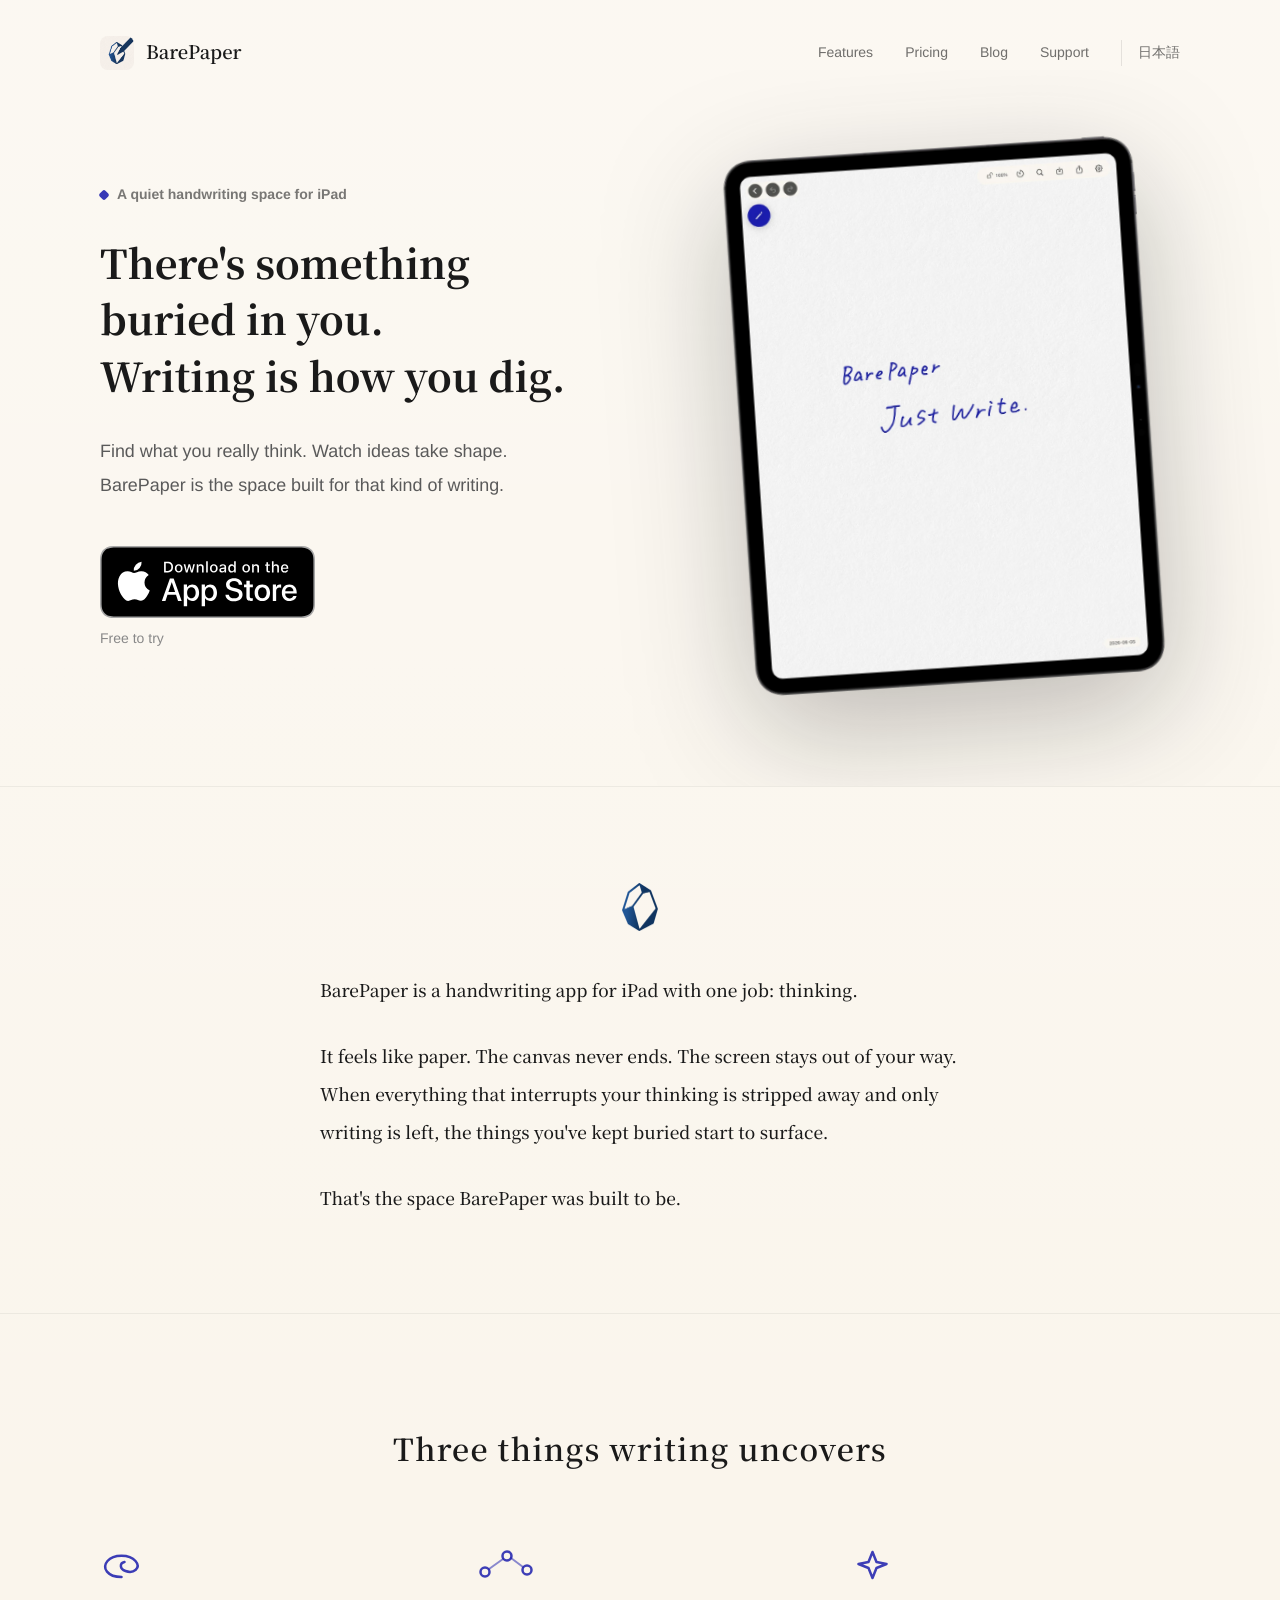
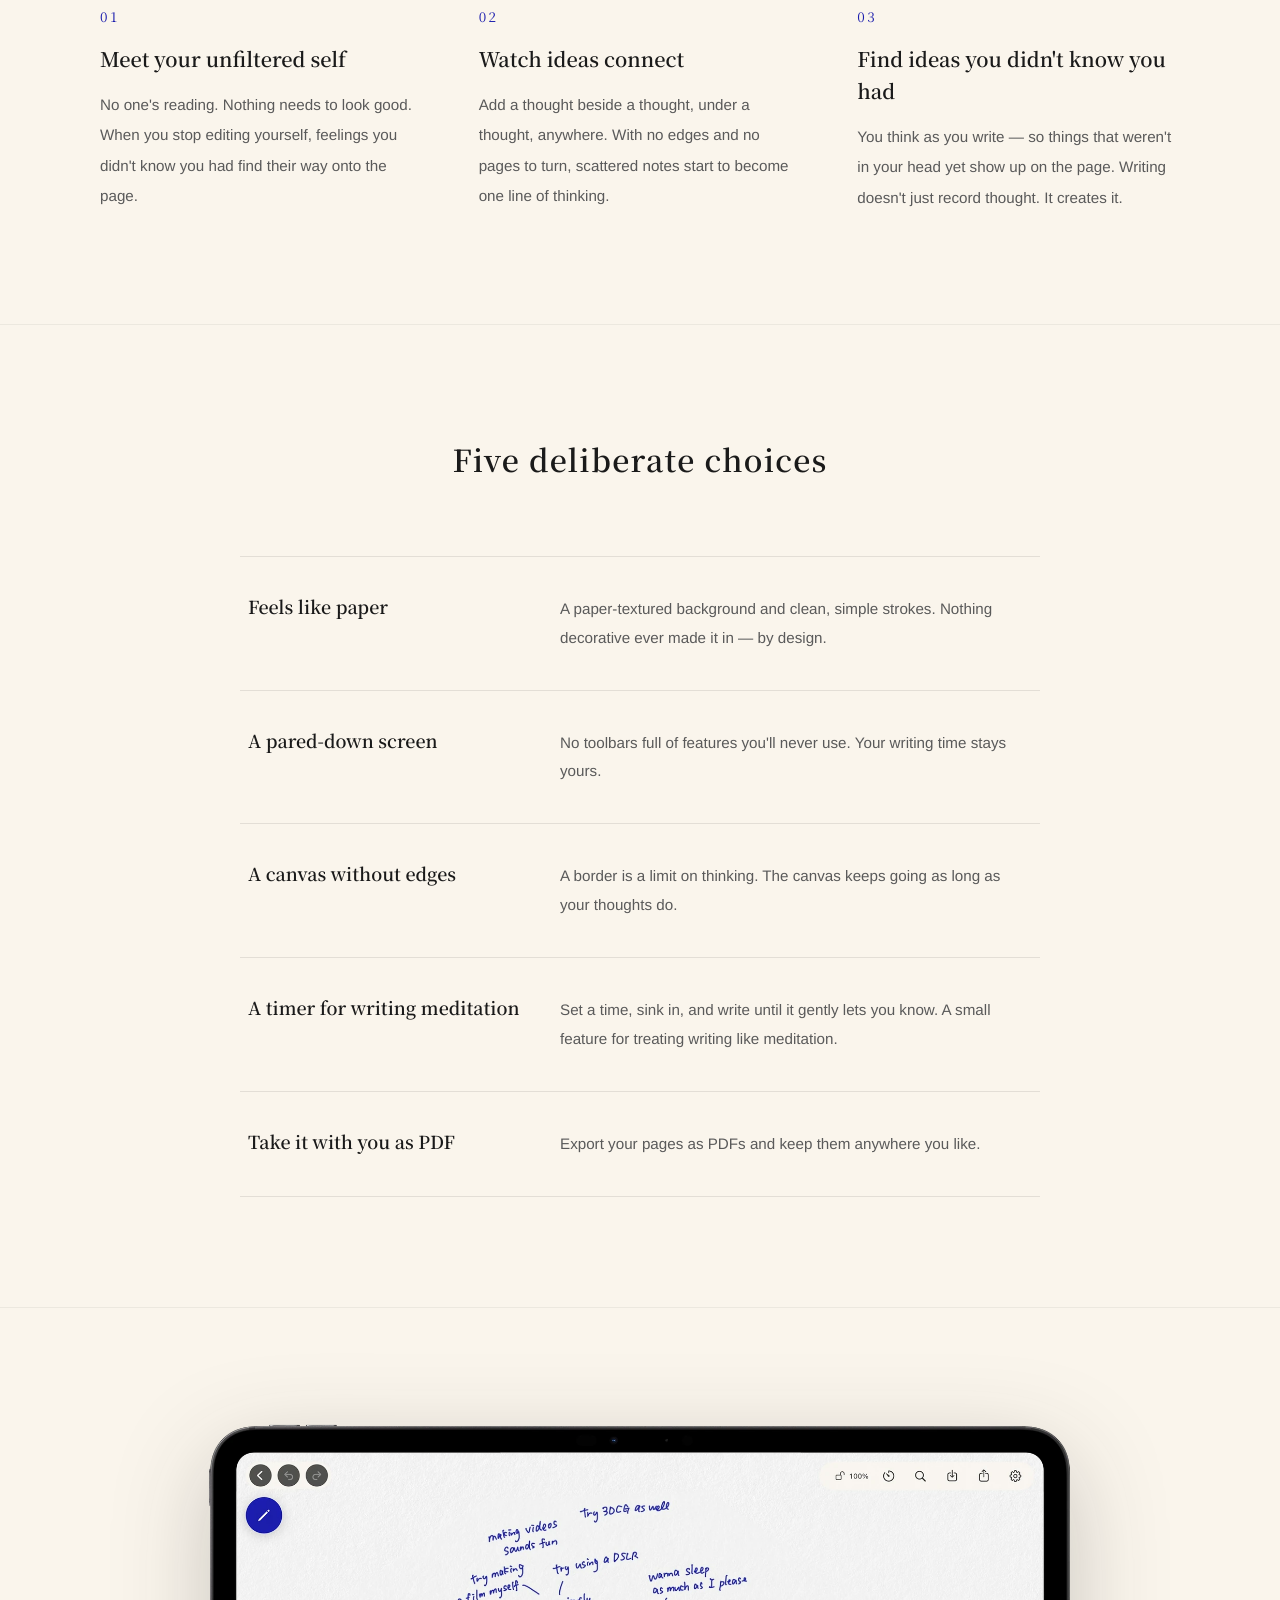
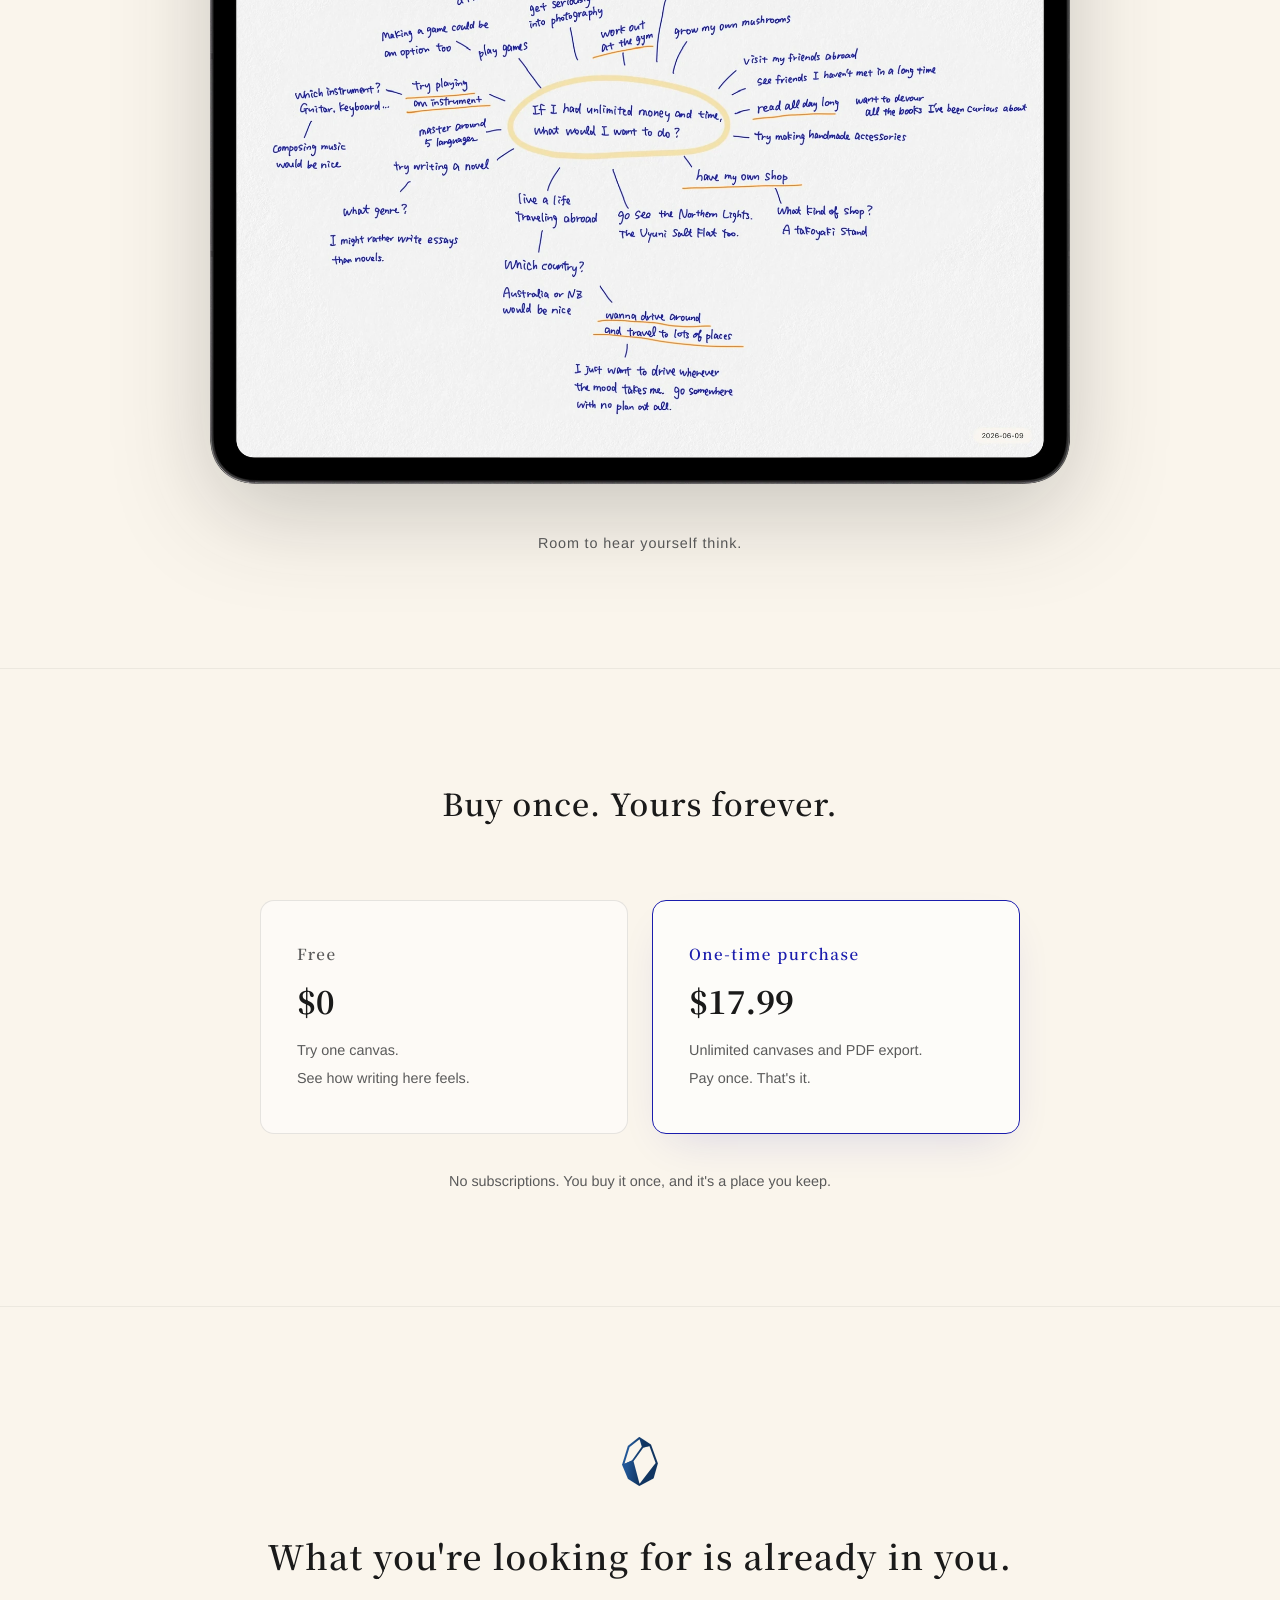
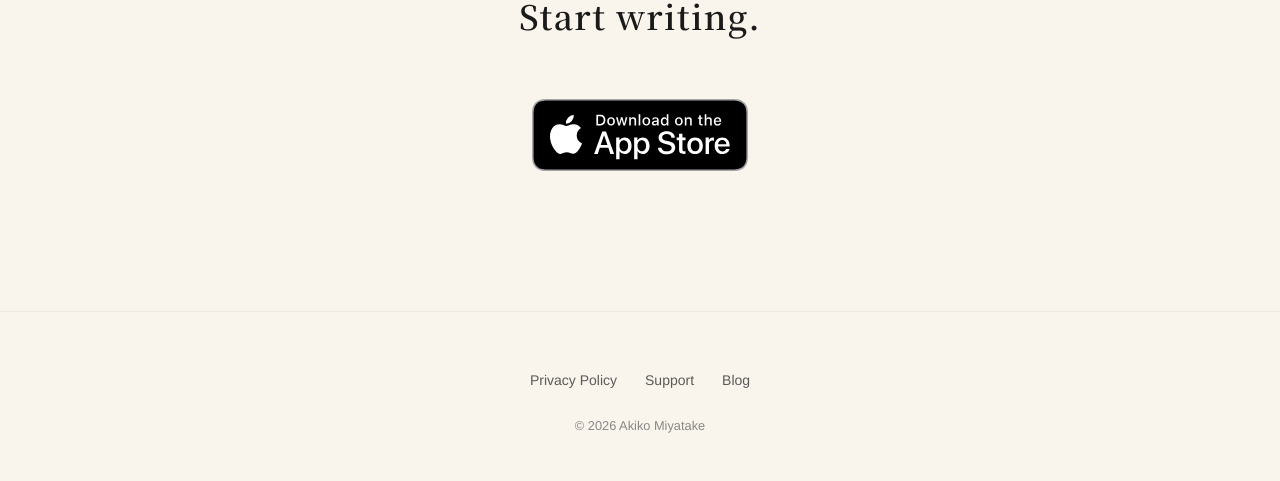
==== commit a3de27a1: "Replace hand-drawn stroke ornament with gem icon site-wide - New assets/gem_icon.png (144px display " ====
--- a/index.html
+++ b/index.html
@@ -111,9 +111,7 @@
 <!-- [2] About (no heading) -->
 <section class="about" data-reveal>
   <div class="container container--text">
-    <svg class="hand-mark" viewBox="0 0 48 14" aria-hidden="true">
-      <path d="M3 9 C12 3, 20 3, 26 8 S40 12, 45 6" />
-    </svg>
+    <img class="page-mark" src="assets/gem_icon.png" alt="">
     <div class="about__body" lang="ja">
       <p>BarePaperは、「考える」に集中できるiPad用手書きアプリです。</p>
       <p>紙のような書き心地、区切られないキャンバス、シンプルな画面。思考を制限・邪魔する要素を削ぎ落とし、書くことだけが残ったとき、自分の中に埋もれていたものが、はじめて姿を見せはじめます。</p>
@@ -226,9 +224,7 @@
 <!-- [7] Final CTA -->
 <section class="final-cta" data-reveal>
   <div class="container">
-    <svg class="hand-mark" viewBox="0 0 48 14" aria-hidden="true">
-      <path d="M3 9 C12 3, 20 3, 26 8 S40 12, 45 6" />
-    </svg>
+    <img class="page-mark" src="assets/gem_icon.png" alt="">
     <p class="final-cta__lines">
       <span lang="ja"><span>書けば見つかる、<br class="sp-only">あなただけの答え。</span><span>さあ、はじめよう。</span></span>
       <span lang="en"><span>What you're looking for is already in you.</span><span>Start writing.</span></span>
--- a/style.css
+++ b/style.css
@@ -92,21 +92,13 @@
   transform: none;
 }
 
-/* Hand-drawn mark (equal-width stroke ornament) */
-
-.hand-mark {
+/* Page mark (原石アイコン。旧・手書き風ストロークの置き換え 2026-07-14) */
+
+.page-mark {
   display: block;
-  width: 48px;
-  height: 14px;
+  width: 36px;
+  height: auto;
   margin: 0 auto 40px;
-}
-
-.hand-mark path {
-  fill: none;
-  stroke: var(--color-brand);
-  stroke-width: 2.5;
-  stroke-linecap: round;
-  opacity: 0.65;
 }
 
 /* Header */
